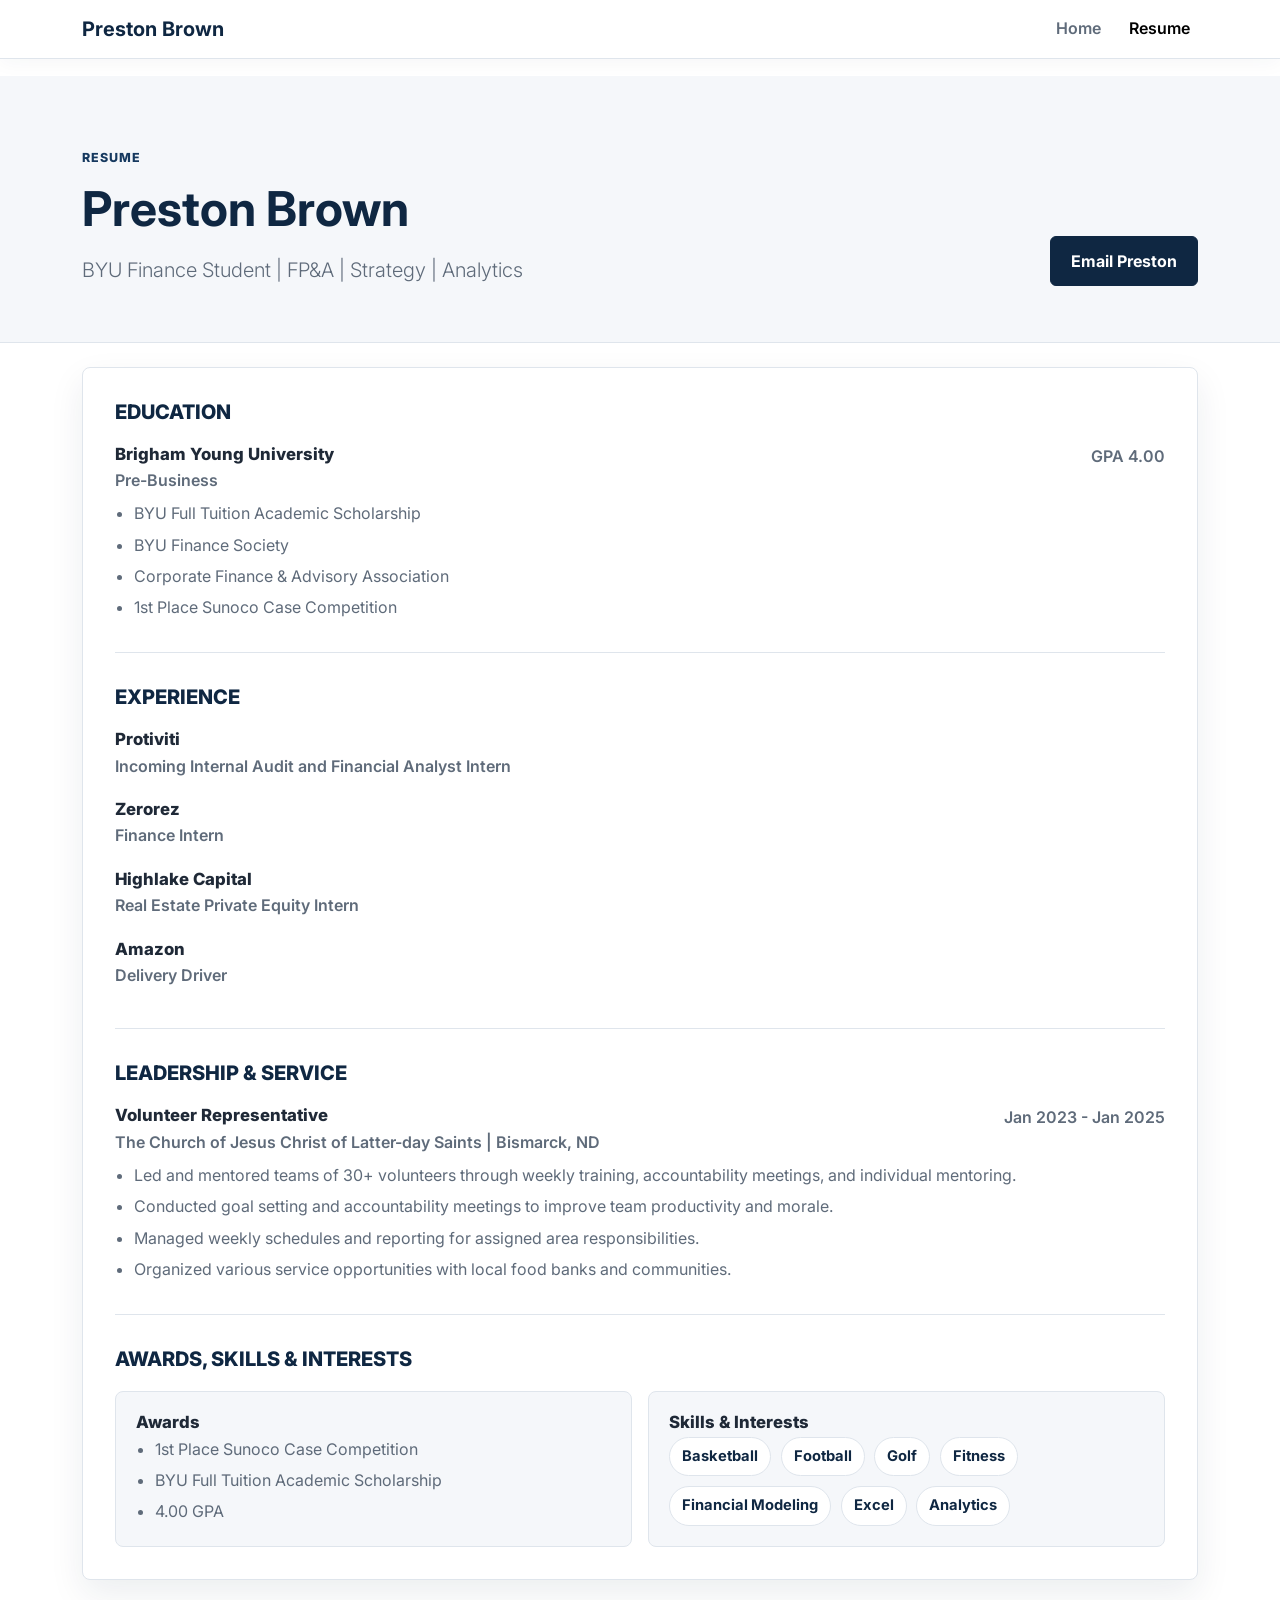
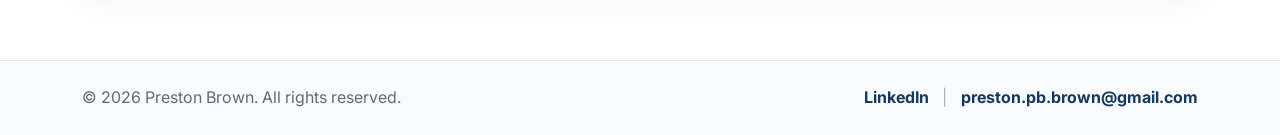
==== resume.html @ 59c00f9d "updated web" ====
<!DOCTYPE html>
<html lang="en">
<head>
  <meta charset="UTF-8">
  <meta name="viewport" content="width=device-width, initial-scale=1.0">
  <meta name="description" content="Resume for Preston Brown, BYU finance student focused on FP&A, strategy, and analytics.">
  <title>Resume | Preston Brown</title>

  <!-- Google Font: Inter -->
  <link rel="preconnect" href="https://fonts.googleapis.com">
  <link rel="preconnect" href="https://fonts.gstatic.com" crossorigin>
  <link href="https://fonts.googleapis.com/css2?family=Inter:wght@400;500;600;700;800&display=swap" rel="stylesheet">

  <!-- Bootstrap 5 CSS -->
  <link href="https://cdn.jsdelivr.net/npm/bootstrap@5.3.3/dist/css/bootstrap.min.css" rel="stylesheet">

  <!-- Shared site stylesheet -->
  <link rel="stylesheet" href="css/styles.css">
</head>
<body>
  <!-- Main navigation -->
  <nav class="navbar navbar-expand-lg navbar-light bg-white fixed-top site-navbar">
    <div class="container">
      <a class="navbar-brand fw-bold" href="index.html">Preston Brown</a>
      <button class="navbar-toggler" type="button" data-bs-toggle="collapse" data-bs-target="#mainNav" aria-controls="mainNav" aria-expanded="false" aria-label="Toggle navigation">
        <span class="navbar-toggler-icon"></span>
      </button>

      <div class="collapse navbar-collapse" id="mainNav">
        <ul class="navbar-nav ms-auto">
          <li class="nav-item">
            <a class="nav-link" href="index.html">Home</a>
          </li>
          <li class="nav-item">
            <a class="nav-link active" aria-current="page" href="resume.html">Resume</a>
          </li>
        </ul>
      </div>
    </div>
  </nav>

  <main>
    <!-- Resume header -->
    <section class="resume-header">
      <div class="container">
        <div class="row align-items-end gy-4">
          <div class="col-lg-8">
            <p class="eyebrow">Resume</p>
            <h1 class="display-5 fw-bold text-navy mb-3">Preston Brown</h1>
            <p class="lead text-slate mb-0">BYU Finance Student | FP&amp;A | Strategy | Analytics</p>
          </div>
          <div class="col-lg-4 text-lg-end">
            <a class="btn btn-primary" href="mailto:preston.pb.brown@gmail.com">Email Preston</a>
          </div>
        </div>
      </div>
    </section>

    <!-- Resume content -->
    <section class="section-padding pt-4">
      <div class="container">
        <div class="resume-panel">
          <!-- Education section -->
          <section class="resume-section">
            <h2>Education</h2>
            <div class="resume-item">
              <div class="d-flex flex-column flex-md-row justify-content-between gap-2">
                <div>
                  <h3>Brigham Young University</h3>
                  <p class="resume-subtitle">Pre-Business</p>
                </div>
                <p class="resume-meta">GPA 4.00</p>
              </div>
              <ul>
                <li>BYU Full Tuition Academic Scholarship</li>
                <li>BYU Finance Society</li>
                <li>Corporate Finance &amp; Advisory Association</li>
                <li>1st Place Sunoco Case Competition</li>
              </ul>
            </div>
          </section>

          <!-- Experience section -->
          <section class="resume-section">
            <h2>Experience</h2>
            <div class="resume-item">
              <h3>Protiviti</h3>
              <p class="resume-subtitle">Incoming Internal Audit and Financial Analyst Intern</p>
            </div>
            <div class="resume-item">
              <h3>Zerorez</h3>
              <p class="resume-subtitle">Finance Intern</p>
            </div>
            <div class="resume-item">
              <h3>Highlake Capital</h3>
              <p class="resume-subtitle">Real Estate Private Equity Intern</p>
            </div>
            <div class="resume-item">
              <h3>Amazon</h3>
              <p class="resume-subtitle">Delivery Driver</p>
            </div>
          </section>

          <!-- Leadership and service section -->
          <section class="resume-section">
            <h2>Leadership &amp; Service</h2>
            <div class="resume-item">
              <div class="d-flex flex-column flex-md-row justify-content-between gap-2">
                <div>
                  <h3>Volunteer Representative</h3>
                  <p class="resume-subtitle">The Church of Jesus Christ of Latter-day Saints | Bismarck, ND</p>
                </div>
                <p class="resume-meta">Jan 2023 - Jan 2025</p>
              </div>
              <ul>
                <li>Led and mentored teams of 30+ volunteers through weekly training, accountability meetings, and individual mentoring.</li>
                <li>Conducted goal setting and accountability meetings to improve team productivity and morale.</li>
                <li>Managed weekly schedules and reporting for assigned area responsibilities.</li>
                <li>Organized various service opportunities with local food banks and communities.</li>
              </ul>
            </div>
          </section>

          <!-- Awards, skills, and interests section -->
          <section class="resume-section mb-0">
            <h2>Awards, Skills &amp; Interests</h2>
            <div class="row g-3">
              <div class="col-md-6">
                <div class="resume-list-card">
                  <h3>Awards</h3>
                  <ul>
                    <li>1st Place Sunoco Case Competition</li>
                    <li>BYU Full Tuition Academic Scholarship</li>
                    <li>4.00 GPA</li>
                  </ul>
                </div>
              </div>
              <div class="col-md-6">
                <div class="resume-list-card">
                  <h3>Skills &amp; Interests</h3>
                  <div class="tag-list">
                    <span>Basketball</span>
                    <span>Football</span>
                    <span>Golf</span>
                    <span>Fitness</span>
                    <span>Financial Modeling</span>
                    <span>Excel</span>
                    <span>Analytics</span>
                  </div>
                </div>
              </div>
            </div>
          </section>
        </div>
      </div>
    </section>
  </main>

  <!-- Site footer -->
  <footer class="site-footer">
    <div class="container">
      <div class="row align-items-center gy-3">
        <div class="col-md-6">
          <p class="mb-0">&copy; 2026 Preston Brown. All rights reserved.</p>
        </div>
        <div class="col-md-6 text-md-end">
          <a href="https://www.linkedin.com/in/preston-brown-3116023a7/" target="_blank" rel="noopener">LinkedIn</a>
          <span class="footer-divider">|</span>
          <a href="mailto:preston.pb.brown@gmail.com">preston.pb.brown@gmail.com</a>
        </div>
      </div>
    </div>
  </footer>

  <!-- Bootstrap JavaScript bundle -->
  <script src="https://cdn.jsdelivr.net/npm/bootstrap@5.3.3/dist/js/bootstrap.bundle.min.js"></script>
  <script src="js/main.js"></script>
</body>
</html>
---- css/styles.css ----
/* Global design tokens */
:root {
  --navy: #0f2742;
  --navy-soft: #16395f;
  --slate: #5f6b7a;
  --light-gray: #f5f7fa;
  --border: #dfe5ec;
  --white: #ffffff;
  --shadow: 0 14px 35px rgba(15, 39, 66, 0.08);
}

/* Base page styles */
html {
  scroll-behavior: smooth;
}

body {
  color: #1f2937;
  background: var(--white);
  font-family: "Inter", Arial, sans-serif;
  line-height: 1.6;
  padding-top: 76px;
}

a {
  color: var(--navy-soft);
  text-decoration: none;
}

a:hover {
  color: var(--navy);
  text-decoration: underline;
}

/* Navigation */
.site-navbar {
  border-bottom: 1px solid var(--border);
  box-shadow: 0 4px 18px rgba(15, 39, 66, 0.04);
}

.navbar-brand {
  color: var(--navy);
  letter-spacing: 0;
}

.nav-link {
  color: var(--slate);
  font-weight: 600;
  margin-left: 0.75rem;
}

.nav-link:hover,
.nav-link.active {
  color: var(--navy);
}

/* Shared utilities */
.text-navy {
  color: var(--navy);
}

.text-slate {
  color: var(--slate);
}

.bg-light-soft {
  background: var(--light-gray);
}

.bg-navy {
  background: var(--navy);
}

.section-padding {
  padding: 5rem 0;
}

.section-title {
  color: var(--navy);
  font-size: clamp(2rem, 4vw, 2.75rem);
  font-weight: 800;
  margin-bottom: 1rem;
}

.section-copy {
  color: var(--slate);
  font-size: 1.05rem;
  max-width: 760px;
}

.eyebrow {
  color: var(--navy-soft);
  font-size: 0.78rem;
  font-weight: 800;
  letter-spacing: 0.08em;
  margin-bottom: 0.75rem;
  text-transform: uppercase;
}

.eyebrow-light {
  color: #c9d7e8;
}

/* Buttons */
.btn {
  border-radius: 6px;
  font-weight: 700;
  padding: 0.75rem 1.25rem;
}

.btn-primary {
  background: var(--navy);
  border-color: var(--navy);
}

.btn-primary:hover,
.btn-primary:focus {
  background: var(--navy-soft);
  border-color: var(--navy-soft);
}

.btn-outline-primary {
  color: var(--navy);
  border-color: var(--navy);
}

.btn-outline-primary:hover,
.btn-outline-primary:focus {
  background: var(--navy);
  border-color: var(--navy);
}

/* Home page */
.hero-section {
  padding: 6rem 0 5rem;
}

.hero-copy {
  color: var(--slate);
  font-size: 1.08rem;
  max-width: 680px;
}

.profile-photo {
  aspect-ratio: 1 / 1;
  border: 8px solid var(--white);
  border-radius: 8px;
  box-shadow: var(--shadow);
  max-width: 390px;
  object-fit: cover;
  width: 100%;
}

.highlight-card {
  border: 1px solid var(--border);
  border-radius: 8px;
  box-shadow: 0 8px 24px rgba(15, 39, 66, 0.05);
  transition: box-shadow 180ms ease, transform 180ms ease;
}

.highlight-card:hover {
  box-shadow: var(--shadow);
  transform: translateY(-4px);
}

.highlight-card .card-body {
  padding: 1.5rem;
}

.highlight-card .card-title {
  color: var(--navy);
  font-weight: 800;
  margin-bottom: 0.75rem;
}

.highlight-card .card-text {
  color: var(--slate);
  margin-bottom: 0;
}

.award-item {
  background: rgba(255, 255, 255, 0.09);
  border: 1px solid rgba(255, 255, 255, 0.18);
  border-radius: 8px;
  color: var(--white);
  font-weight: 700;
  padding: 1rem 1.1rem;
}

/* Resume page */
.resume-header {
  background: var(--light-gray);
  border-bottom: 1px solid var(--border);
  padding: 4.5rem 0 3.5rem;
}

.resume-panel {
  background: var(--white);
  border: 1px solid var(--border);
  border-radius: 8px;
  box-shadow: var(--shadow);
  padding: 2rem;
}

.resume-section {
  border-bottom: 1px solid var(--border);
  margin-bottom: 2rem;
  padding-bottom: 2rem;
}

.resume-section:last-child {
  border-bottom: 0;
  padding-bottom: 0;
}

.resume-section h2 {
  color: var(--navy);
  font-size: 1.25rem;
  font-weight: 800;
  margin-bottom: 1.25rem;
  text-transform: uppercase;
}

.resume-item {
  margin-bottom: 1.25rem;
}

.resume-item:last-child {
  margin-bottom: 0;
}

.resume-item h3,
.resume-list-card h3 {
  color: #1f2937;
  font-size: 1.05rem;
  font-weight: 800;
  margin-bottom: 0.25rem;
}

.resume-subtitle,
.resume-meta {
  color: var(--slate);
  font-weight: 600;
  margin-bottom: 0.5rem;
}

.resume-meta {
  white-space: nowrap;
}

.resume-section ul {
  color: var(--slate);
  margin-bottom: 0;
  padding-left: 1.2rem;
}

.resume-section li + li {
  margin-top: 0.35rem;
}

.resume-list-card {
  background: var(--light-gray);
  border: 1px solid var(--border);
  border-radius: 8px;
  height: 100%;
  padding: 1.25rem;
}

.tag-list {
  display: flex;
  flex-wrap: wrap;
  gap: 0.6rem;
}

.tag-list span {
  background: var(--white);
  border: 1px solid var(--border);
  border-radius: 999px;
  color: var(--navy);
  font-size: 0.92rem;
  font-weight: 700;
  padding: 0.45rem 0.75rem;
}

/* Footer */
.site-footer {
  background: #f8fafc;
  border-top: 1px solid var(--border);
  color: var(--slate);
  padding: 1.5rem 0;
}

.site-footer a {
  font-weight: 700;
}

.footer-divider {
  color: #a8b3c2;
  margin: 0 0.6rem;
}

/* Responsive refinements */
@media (max-width: 991.98px) {
  .nav-link {
    margin-left: 0;
    padding: 0.6rem 0;
  }

  .hero-section {
    padding: 4.5rem 0;
  }
}

@media (max-width: 767.98px) {
  body {
    padding-top: 70px;
  }

  .section-padding {
    padding: 3.5rem 0;
  }

  .hero-section,
  .resume-header {
    padding: 3.5rem 0;
  }

  .resume-panel {
    padding: 1.35rem;
  }

  .footer-divider {
    display: none;
  }

  .site-footer a {
    display: block;
    margin-top: 0.35rem;
  }
}
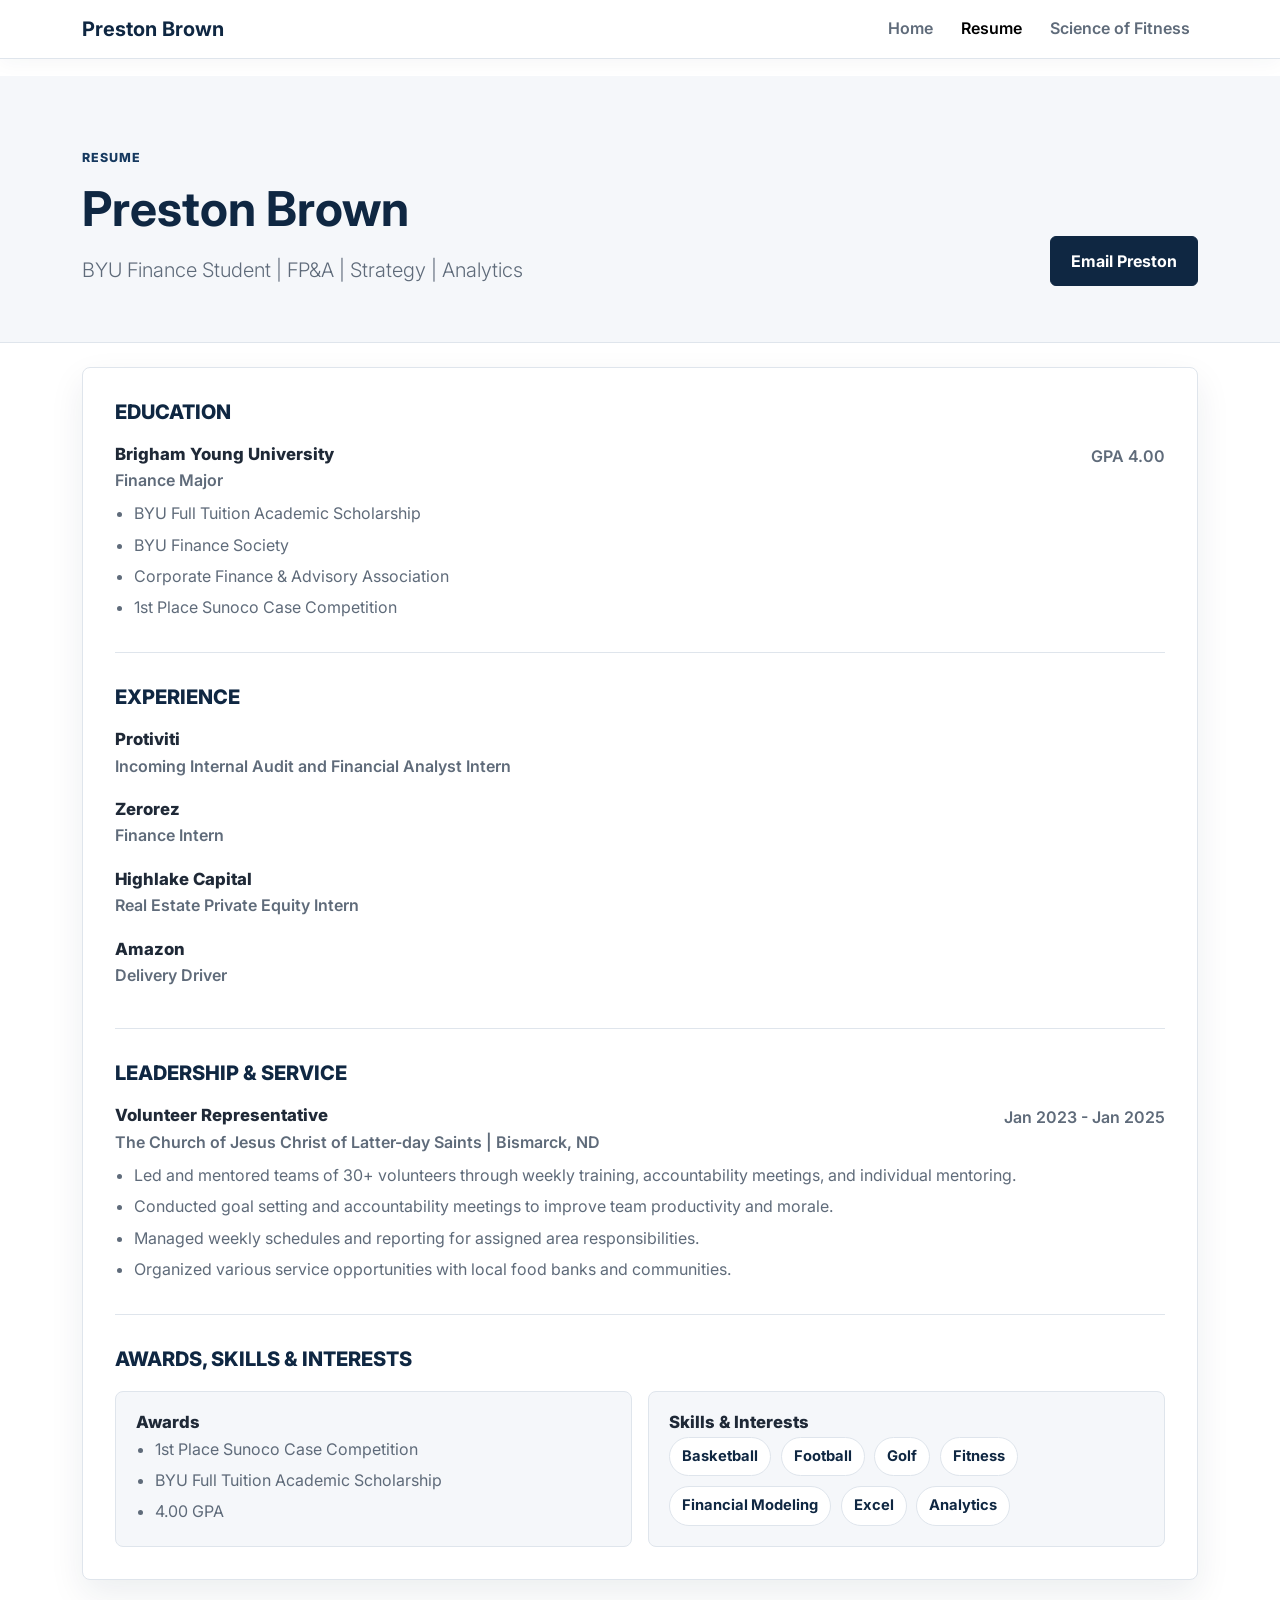
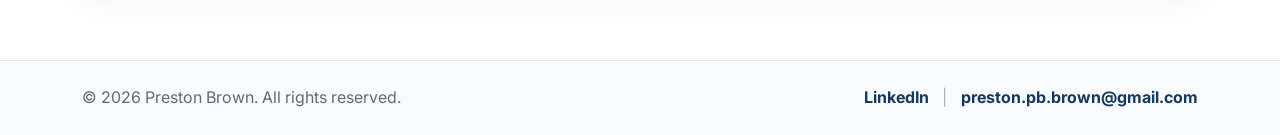
==== commit 6fefd251: "updated scratch page and app" ====
--- a/resume.html
+++ b/resume.html
@@ -34,6 +34,9 @@
           <li class="nav-item">
             <a class="nav-link active" aria-current="page" href="resume.html">Resume</a>
           </li>
+          <li class="nav-item">
+            <a class="nav-link" href="scratch/scratch.html">Science of Fitness</a>
+          </li>
         </ul>
       </div>
     </div>
@@ -67,7 +70,7 @@
               <div class="d-flex flex-column flex-md-row justify-content-between gap-2">
                 <div>
                   <h3>Brigham Young University</h3>
-                  <p class="resume-subtitle">Pre-Business</p>
+                  <p class="resume-subtitle">Finance Major</p>
                 </div>
                 <p class="resume-meta">GPA 4.00</p>
               </div>
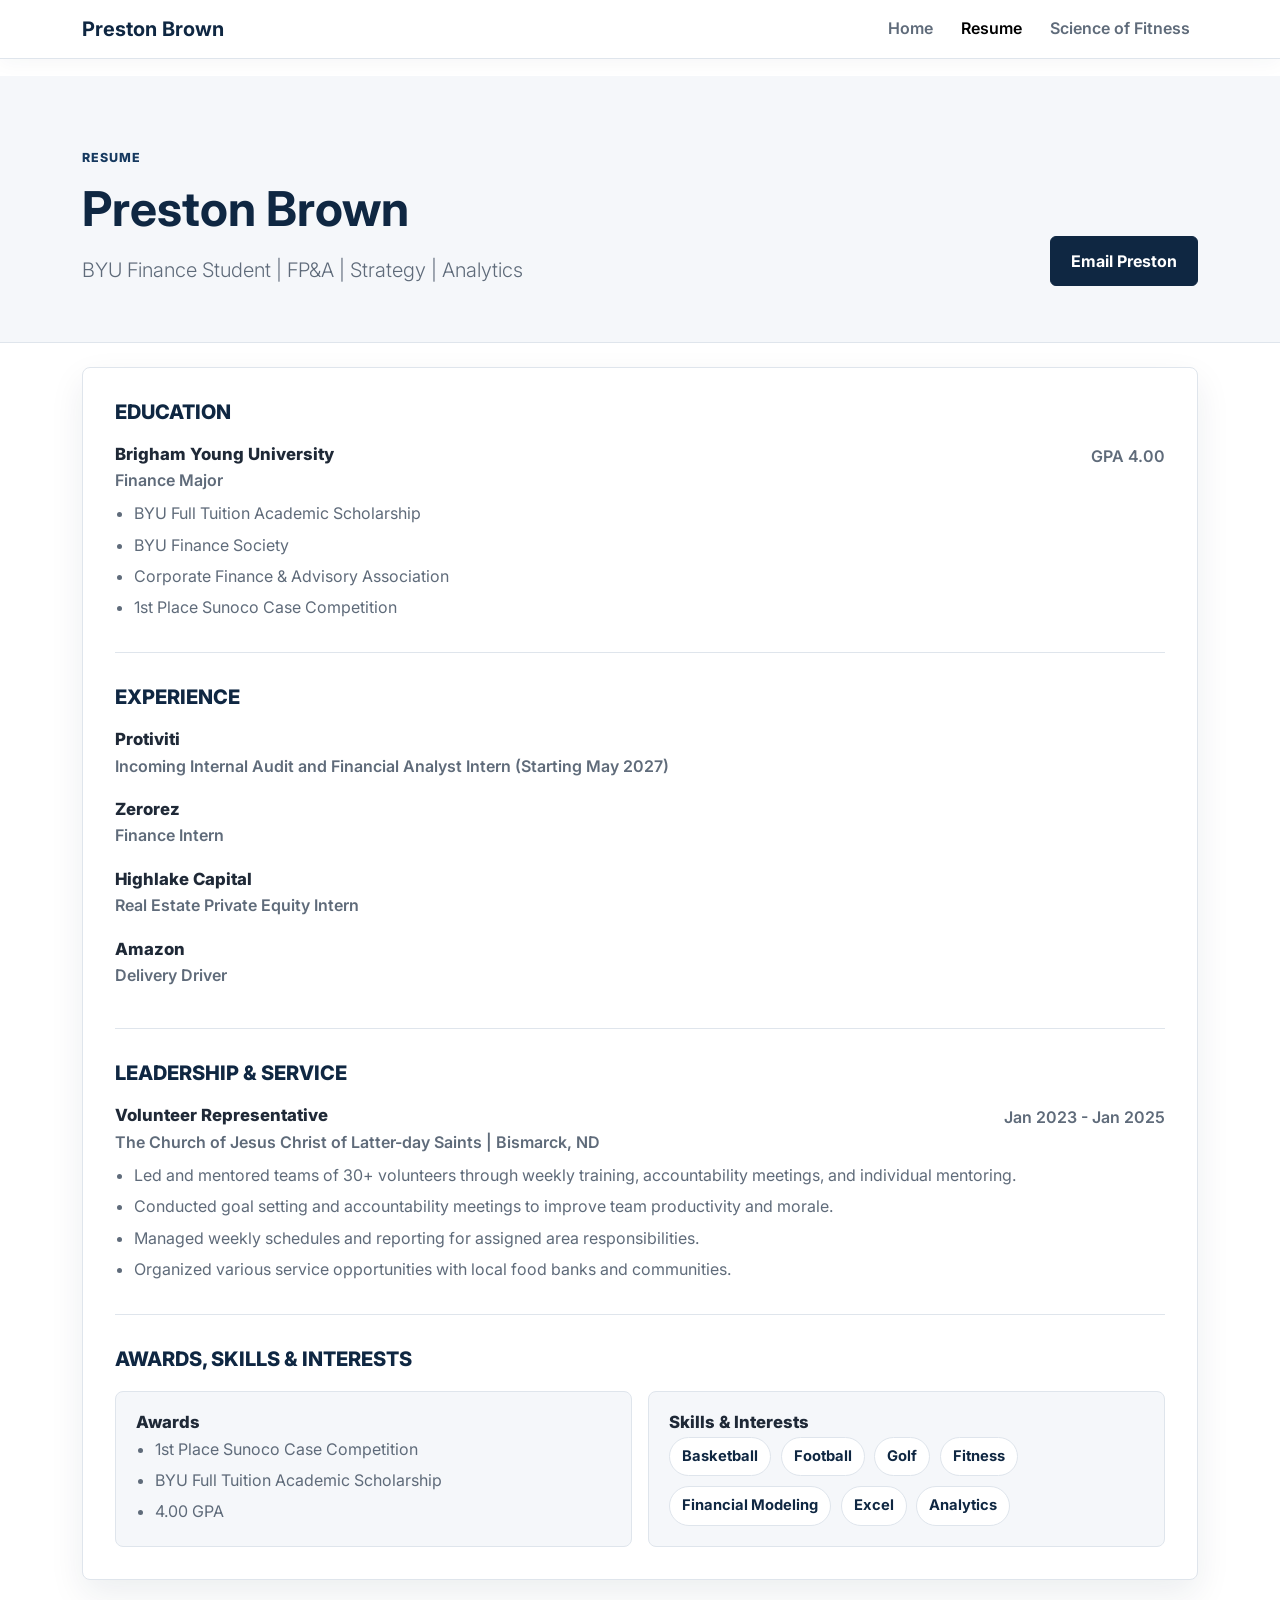
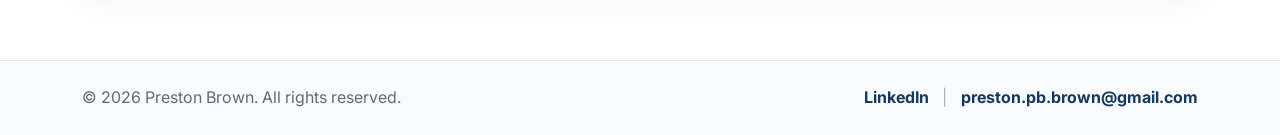
==== commit 0bb89592: "Updated resume page" ====
--- a/resume.html
+++ b/resume.html
@@ -88,7 +88,7 @@
             <h2>Experience</h2>
             <div class="resume-item">
               <h3>Protiviti</h3>
-              <p class="resume-subtitle">Incoming Internal Audit and Financial Analyst Intern</p>
+              <p class="resume-subtitle">Incoming Internal Audit and Financial Analyst Intern (Starting May 2027)</p>
             </div>
             <div class="resume-item">
               <h3>Zerorez</h3>
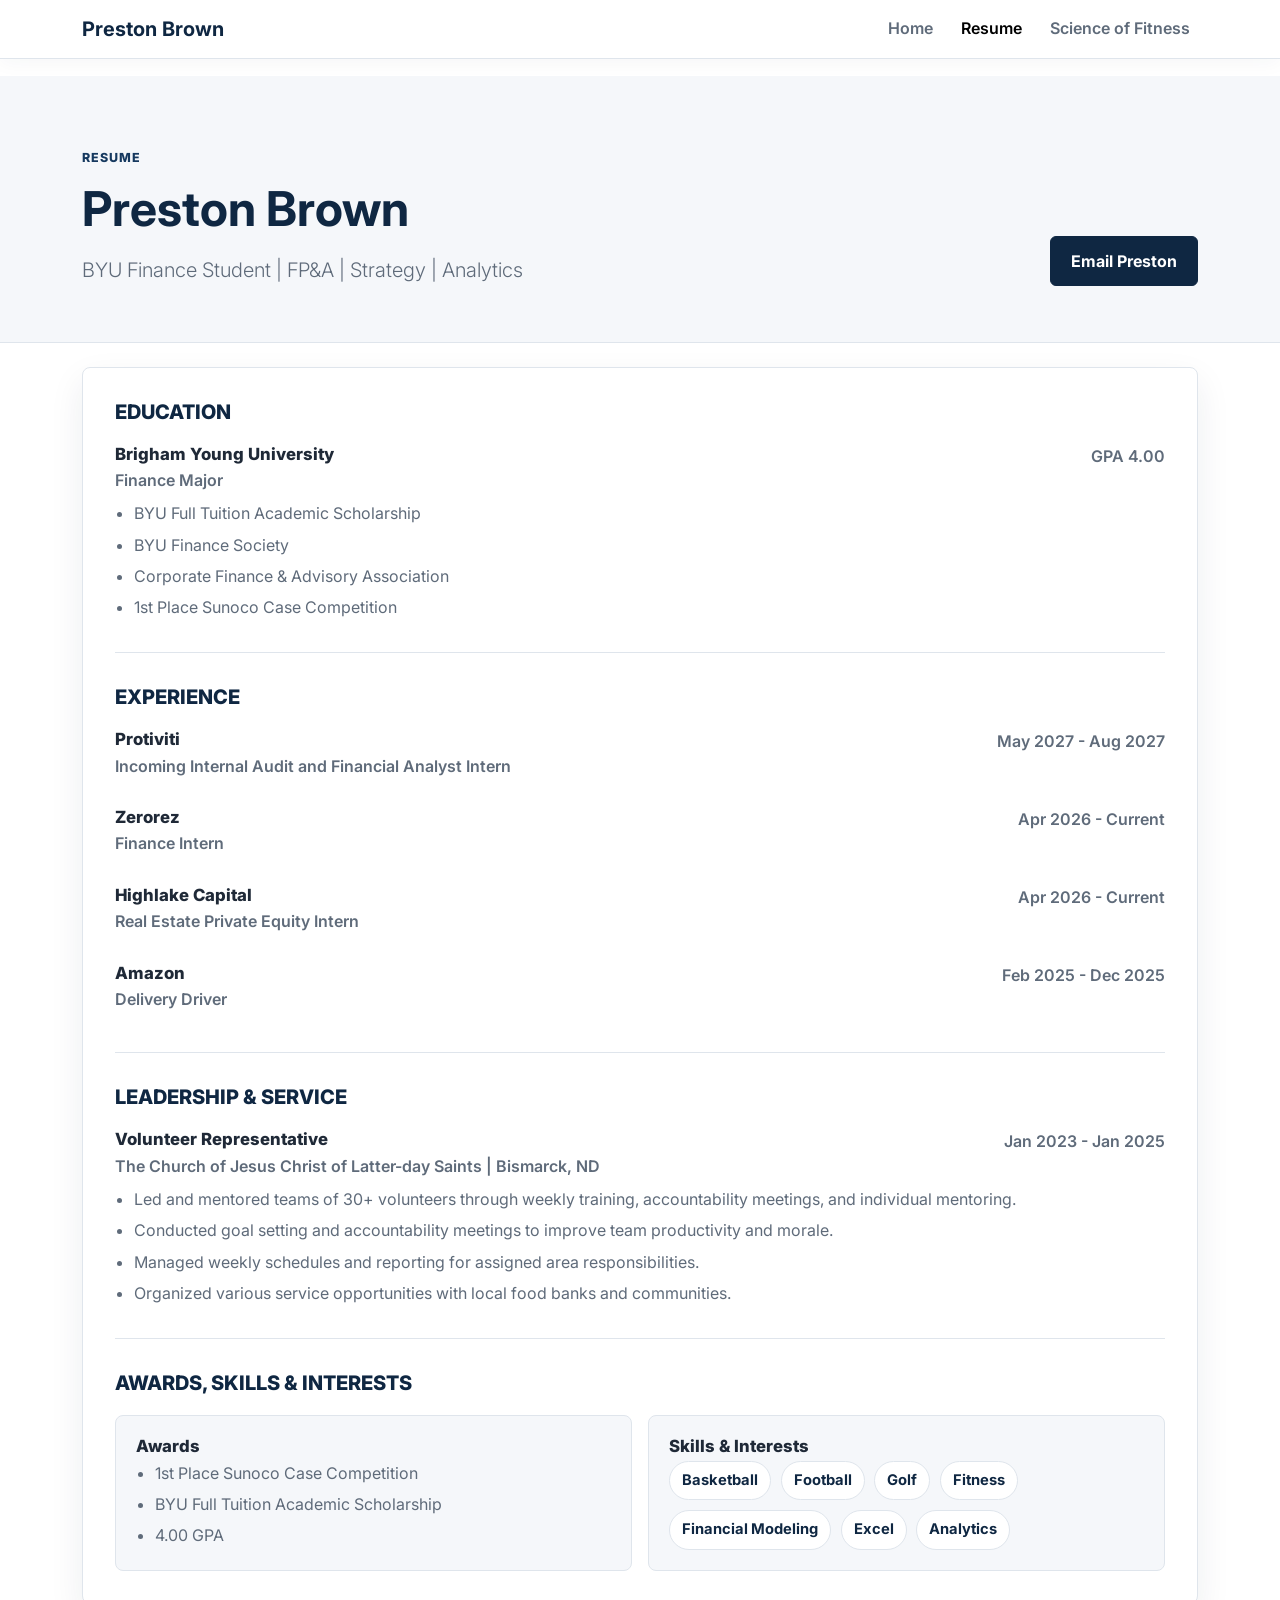
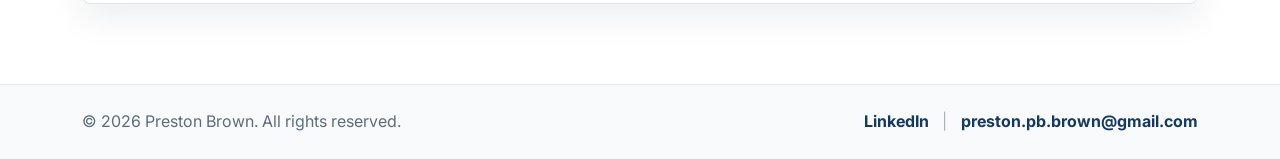
==== commit af8b50b9: "Added dates to resume.html to reflect the timeline of experiences" ====
--- a/resume.html
+++ b/resume.html
@@ -84,25 +84,53 @@
           </section>
 
           <!-- Experience section -->
-          <section class="resume-section">
-            <h2>Experience</h2>
-            <div class="resume-item">
-              <h3>Protiviti</h3>
-              <p class="resume-subtitle">Incoming Internal Audit and Financial Analyst Intern (Starting May 2027)</p>
-            </div>
-            <div class="resume-item">
-              <h3>Zerorez</h3>
-              <p class="resume-subtitle">Finance Intern</p>
-            </div>
-            <div class="resume-item">
-              <h3>Highlake Capital</h3>
-              <p class="resume-subtitle">Real Estate Private Equity Intern</p>
-            </div>
-            <div class="resume-item">
-              <h3>Amazon</h3>
-              <p class="resume-subtitle">Delivery Driver</p>
-            </div>
-          </section>
+        <section class="resume-section">
+          <h2>Experience</h2>
+
+          <div class="resume-item">
+            <div class="d-flex flex-column flex-md-row justify-content-between gap-2">
+              <div>
+                <h3>Protiviti</h3>
+                <p class="resume-subtitle">
+                  Incoming Internal Audit and Financial Analyst Intern
+                </p>
+              </div>
+              <p class="resume-meta">May 2027 - Aug 2027</p>
+            </div>
+          </div>
+
+          <div class="resume-item">
+            <div class="d-flex flex-column flex-md-row justify-content-between gap-2">
+              <div>
+                <h3>Zerorez</h3>
+                <p class="resume-subtitle">Finance Intern</p>
+              </div>
+              <p class="resume-meta">Apr 2026 - Current</p>
+            </div>
+          </div>
+
+          <div class="resume-item">
+            <div class="d-flex flex-column flex-md-row justify-content-between gap-2">
+              <div>
+                <h3>Highlake Capital</h3>
+                <p class="resume-subtitle">
+                  Real Estate Private Equity Intern
+                </p>
+              </div>
+              <p class="resume-meta">Apr 2026 - Current</p>
+            </div>
+          </div>
+
+          <div class="resume-item">
+            <div class="d-flex flex-column flex-md-row justify-content-between gap-2">
+              <div>
+                <h3>Amazon</h3>
+                <p class="resume-subtitle">Delivery Driver</p>
+              </div>
+              <p class="resume-meta">Feb 2025 - Dec 2025</p>
+            </div>
+          </div>
+        </section>
 
           <!-- Leadership and service section -->
           <section class="resume-section">
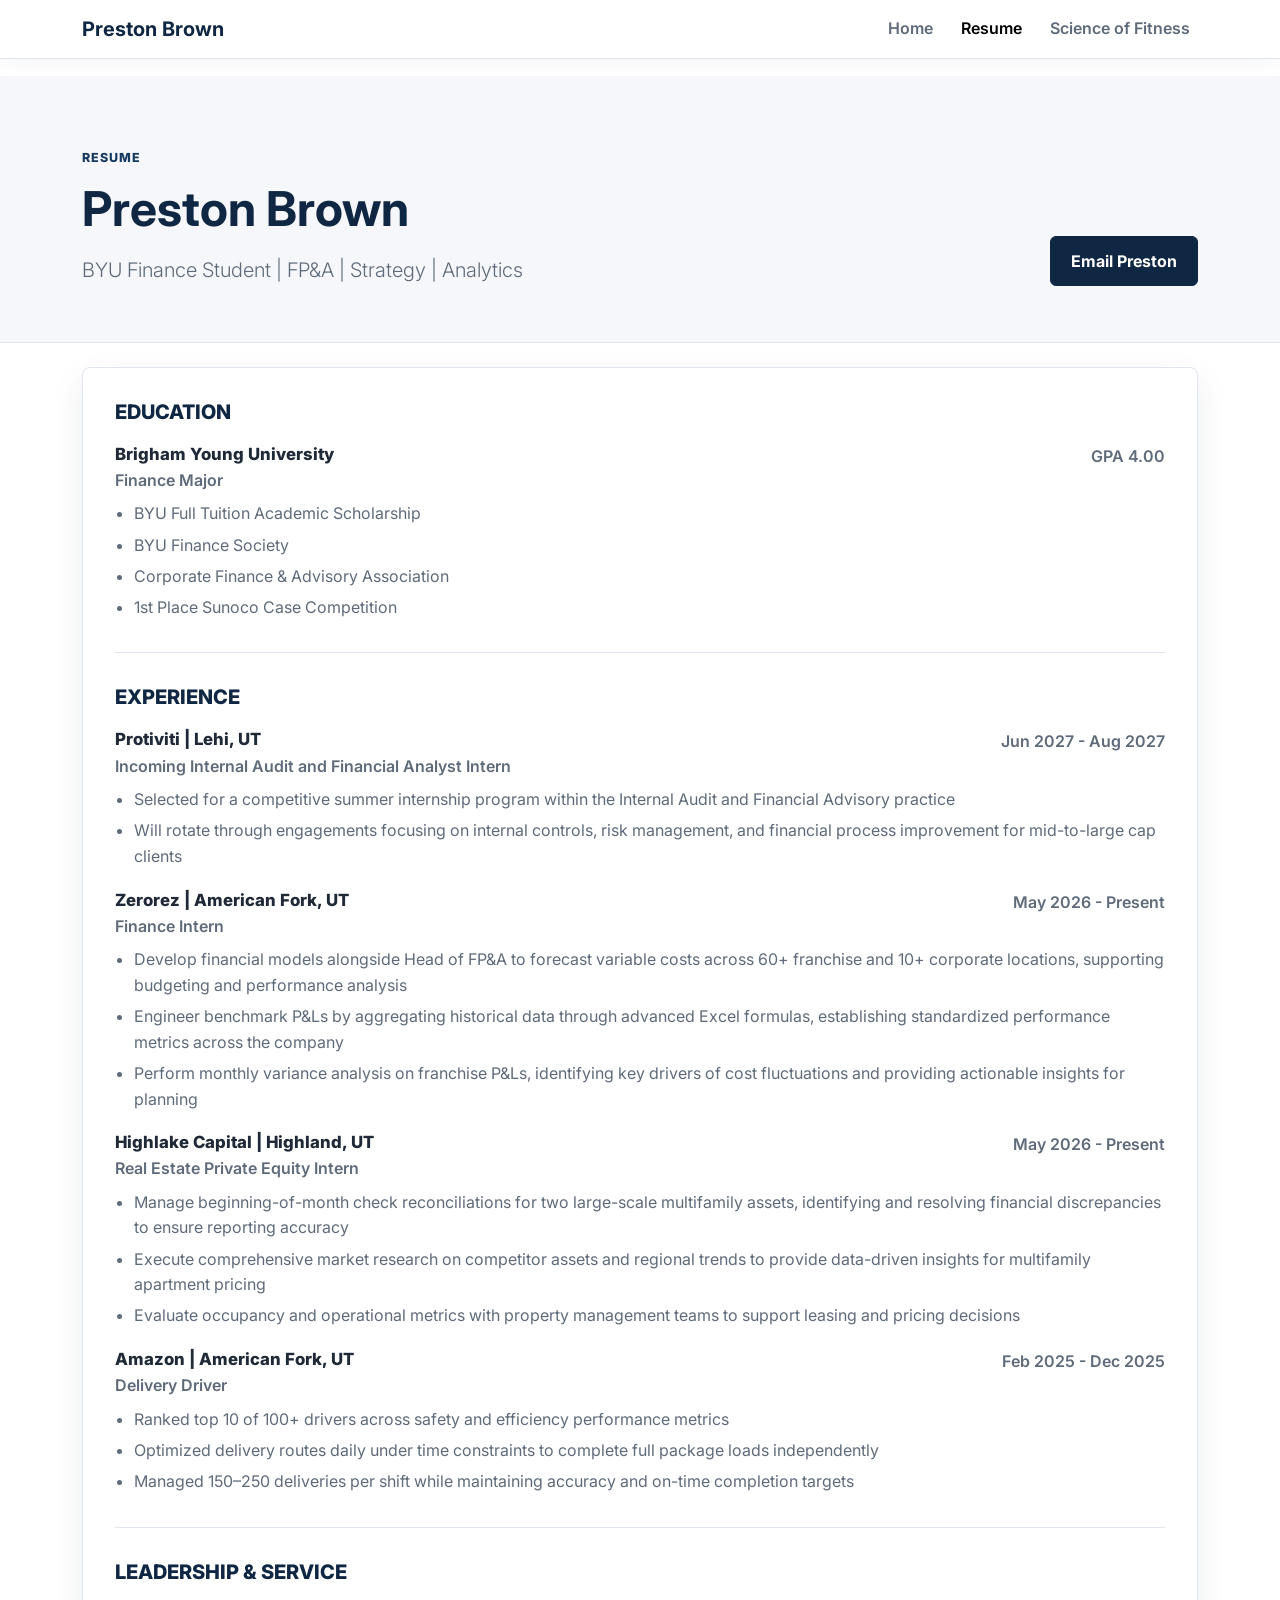
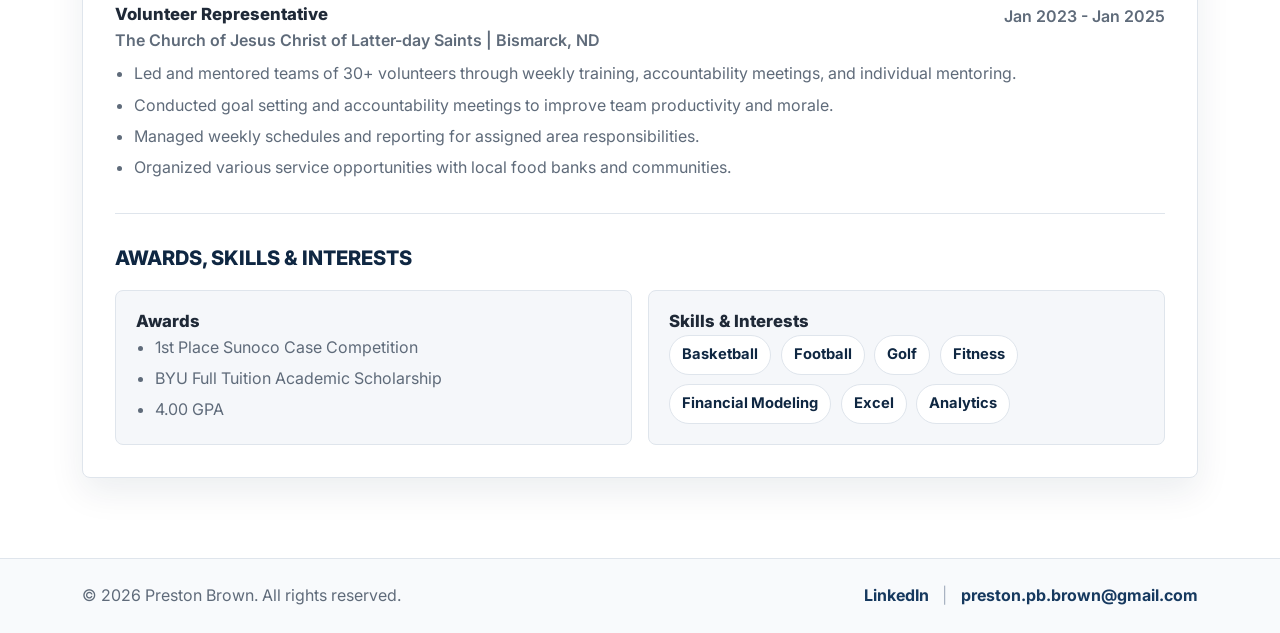
==== commit 3e5ed855: "Updated resume.html with new content and formatting" ====
--- a/resume.html
+++ b/resume.html
@@ -83,54 +83,121 @@
             </div>
           </section>
 
-          <!-- Experience section -->
-        <section class="resume-section">
-          <h2>Experience</h2>
-
-          <div class="resume-item">
-            <div class="d-flex flex-column flex-md-row justify-content-between gap-2">
-              <div>
-                <h3>Protiviti</h3>
-                <p class="resume-subtitle">
-                  Incoming Internal Audit and Financial Analyst Intern
-                </p>
-              </div>
-              <p class="resume-meta">May 2027 - Aug 2027</p>
-            </div>
-          </div>
-
-          <div class="resume-item">
-            <div class="d-flex flex-column flex-md-row justify-content-between gap-2">
-              <div>
-                <h3>Zerorez</h3>
-                <p class="resume-subtitle">Finance Intern</p>
-              </div>
-              <p class="resume-meta">Apr 2026 - Current</p>
-            </div>
-          </div>
-
-          <div class="resume-item">
-            <div class="d-flex flex-column flex-md-row justify-content-between gap-2">
-              <div>
-                <h3>Highlake Capital</h3>
-                <p class="resume-subtitle">
-                  Real Estate Private Equity Intern
-                </p>
-              </div>
-              <p class="resume-meta">Apr 2026 - Current</p>
-            </div>
-          </div>
-
-          <div class="resume-item">
-            <div class="d-flex flex-column flex-md-row justify-content-between gap-2">
-              <div>
-                <h3>Amazon</h3>
-                <p class="resume-subtitle">Delivery Driver</p>
-              </div>
-              <p class="resume-meta">Feb 2025 - Dec 2025</p>
-            </div>
-          </div>
-        </section>
+         <!-- Experience section -->
+          <section class="resume-section">
+            <h2>Experience</h2>
+
+            <!-- Protiviti -->
+            <div class="resume-item">
+              <div class="d-flex flex-column flex-md-row justify-content-between gap-2">
+                <div>
+                  <h3>Protiviti | Lehi, UT</h3>
+                  <p class="resume-subtitle">
+                    Incoming Internal Audit and Financial Analyst Intern
+                  </p>
+                </div>
+                <p class="resume-meta">Jun 2027 - Aug 2027</p>
+              </div>
+
+              <ul>
+                <li>
+                  Selected for a competitive summer internship program within
+                  the Internal Audit and Financial Advisory practice
+                </li>
+                <li>
+                  Will rotate through engagements focusing on internal controls,
+                  risk management, and financial process improvement for
+                  mid-to-large cap clients
+                </li>
+              </ul>
+            </div>
+
+            <!-- Zerorez -->
+            <div class="resume-item">
+              <div class="d-flex flex-column flex-md-row justify-content-between gap-2">
+                <div>
+                  <h3>Zerorez | American Fork, UT</h3>
+                  <p class="resume-subtitle">Finance Intern</p>
+                </div>
+                <p class="resume-meta">May 2026 - Present</p>
+              </div>
+
+              <ul>
+                <li>
+                  Develop financial models alongside Head of FP&amp;A to
+                  forecast variable costs across 60+ franchise and 10+
+                  corporate locations, supporting budgeting and performance
+                  analysis
+                </li>
+                <li>
+                  Engineer benchmark P&amp;Ls by aggregating historical data
+                  through advanced Excel formulas, establishing standardized
+                  performance metrics across the company
+                </li>
+                <li>
+                  Perform monthly variance analysis on franchise P&amp;Ls,
+                  identifying key drivers of cost fluctuations and providing
+                  actionable insights for planning
+                </li>
+              </ul>
+            </div>
+
+            <!-- Highlake Capital -->
+            <div class="resume-item">
+              <div class="d-flex flex-column flex-md-row justify-content-between gap-2">
+                <div>
+                  <h3>Highlake Capital | Highland, UT</h3>
+                  <p class="resume-subtitle">
+                    Real Estate Private Equity Intern
+                  </p>
+                </div>
+                <p class="resume-meta">May 2026 - Present</p>
+              </div>
+
+              <ul>
+                <li>
+                  Manage beginning-of-month check reconciliations for two
+                  large-scale multifamily assets, identifying and resolving
+                  financial discrepancies to ensure reporting accuracy
+                </li>
+                <li>
+                  Execute comprehensive market research on competitor assets
+                  and regional trends to provide data-driven insights for
+                  multifamily apartment pricing
+                </li>
+                <li>
+                  Evaluate occupancy and operational metrics with property
+                  management teams to support leasing and pricing decisions
+                </li>
+              </ul>
+            </div>
+
+            <!-- Amazon -->
+            <div class="resume-item">
+              <div class="d-flex flex-column flex-md-row justify-content-between gap-2">
+                <div>
+                  <h3>Amazon | American Fork, UT</h3>
+                  <p class="resume-subtitle">Delivery Driver</p>
+                </div>
+                <p class="resume-meta">Feb 2025 - Dec 2025</p>
+              </div>
+
+              <ul>
+                <li>
+                  Ranked top 10 of 100+ drivers across safety and efficiency
+                  performance metrics
+                </li>
+                <li>
+                  Optimized delivery routes daily under time constraints to
+                  complete full package loads independently
+                </li>
+                <li>
+                  Managed 150–250 deliveries per shift while maintaining
+                  accuracy and on-time completion targets
+                </li>
+              </ul>
+            </div>
+          </section>
 
           <!-- Leadership and service section -->
           <section class="resume-section">
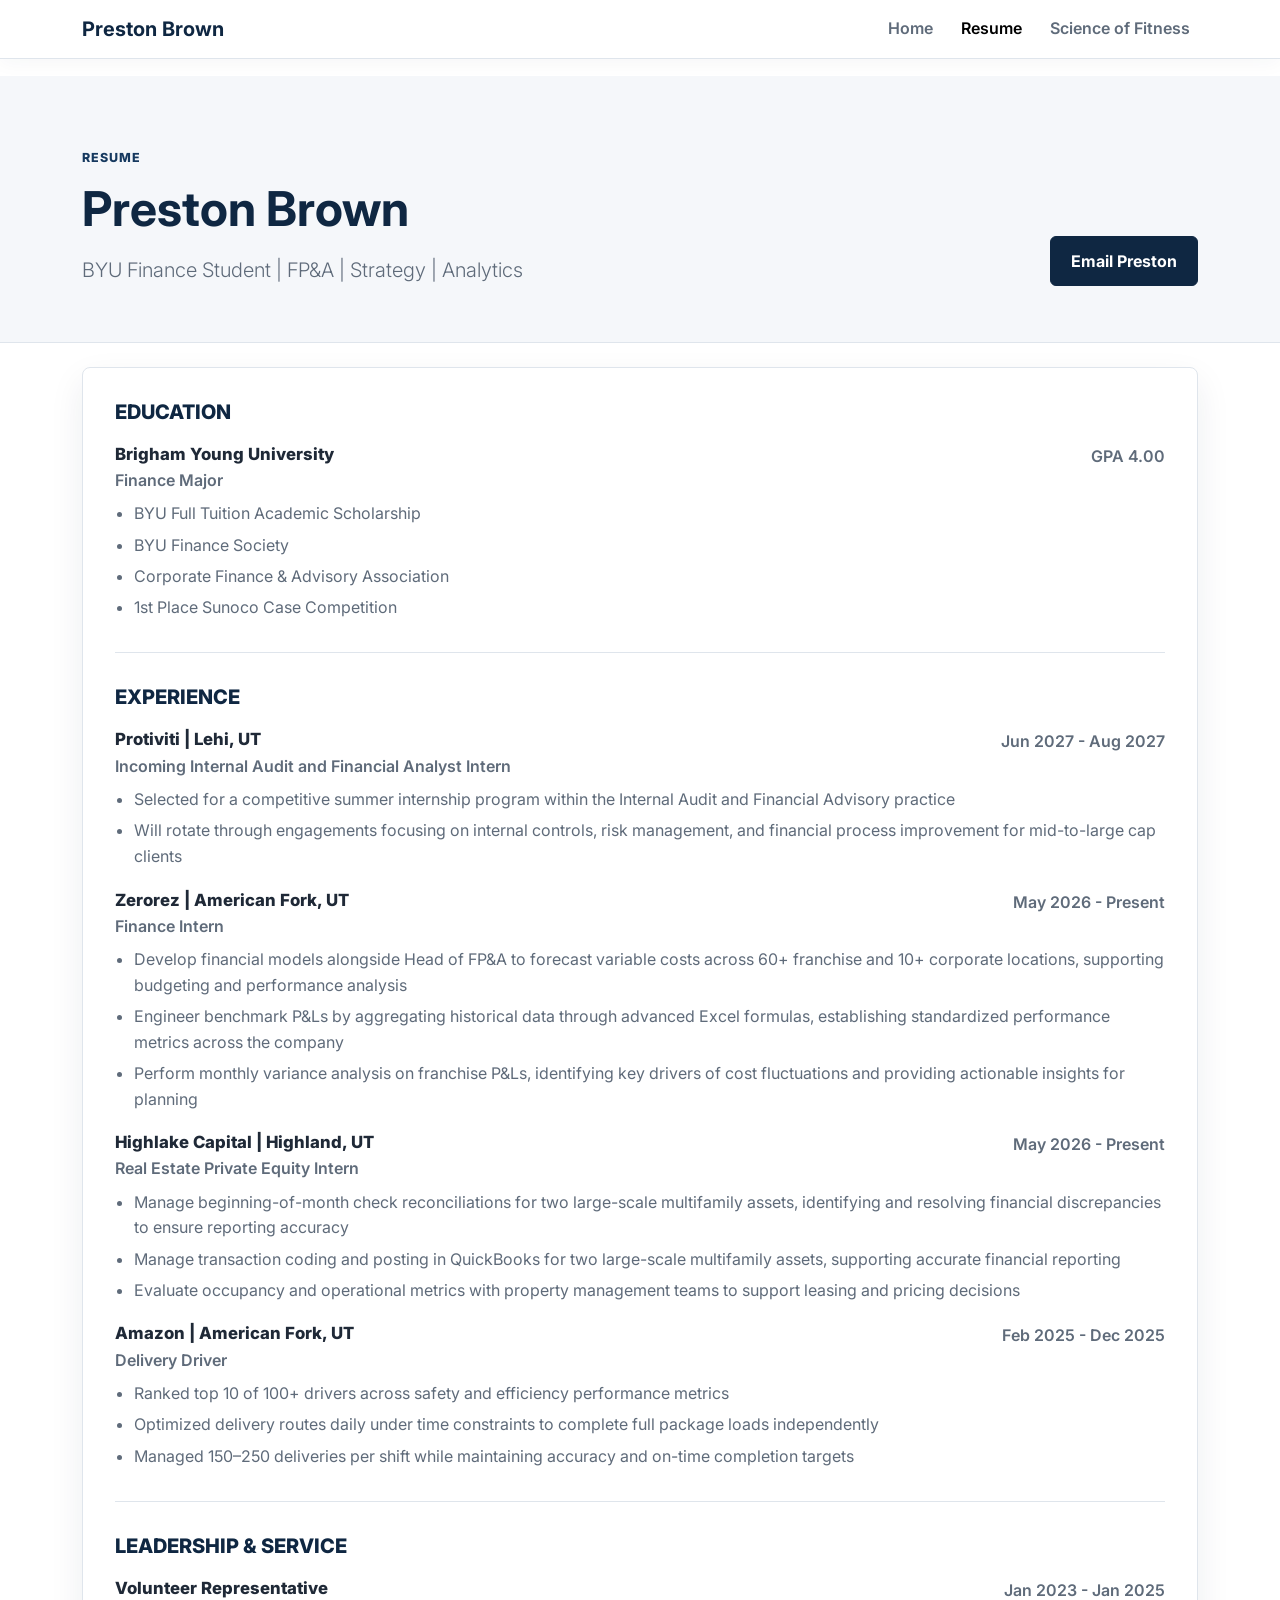
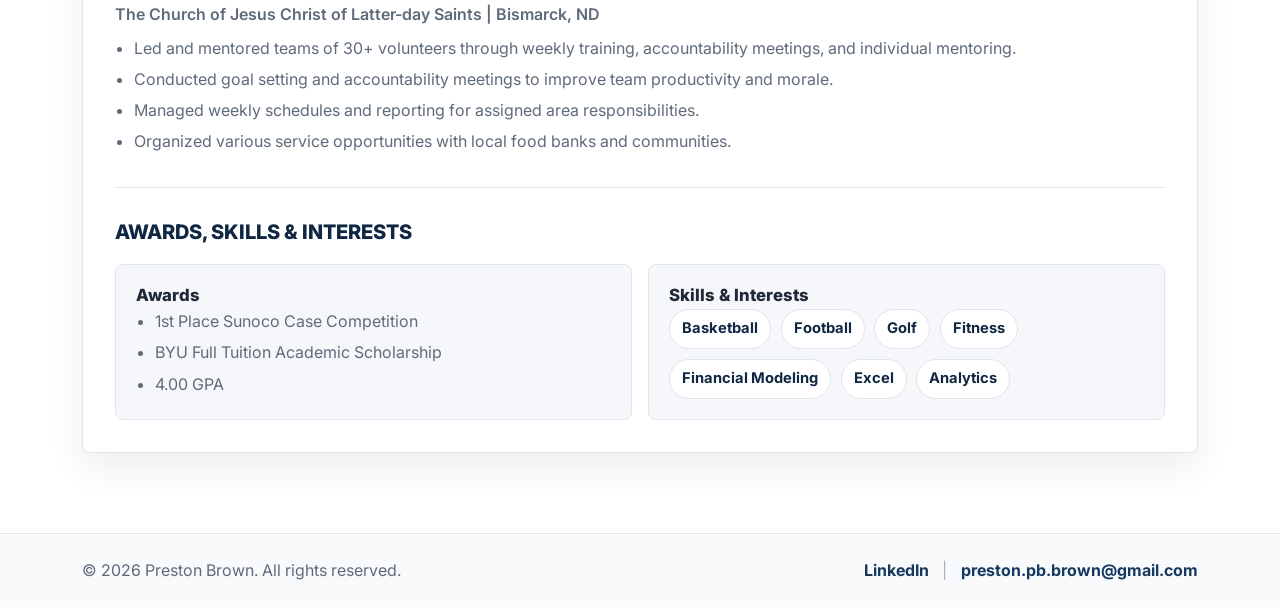
==== commit 0cf69ec7: "Updated experience section to include QuickBooks transaction management and removed market research " ====
--- a/resume.html
+++ b/resume.html
@@ -161,9 +161,9 @@
                   financial discrepancies to ensure reporting accuracy
                 </li>
                 <li>
-                  Execute comprehensive market research on competitor assets
-                  and regional trends to provide data-driven insights for
-                  multifamily apartment pricing
+                   Manage transaction coding and posting in QuickBooks for two
+                   large-scale multifamily assets, supporting accurate financial
+                   reporting
                 </li>
                 <li>
                   Evaluate occupancy and operational metrics with property
